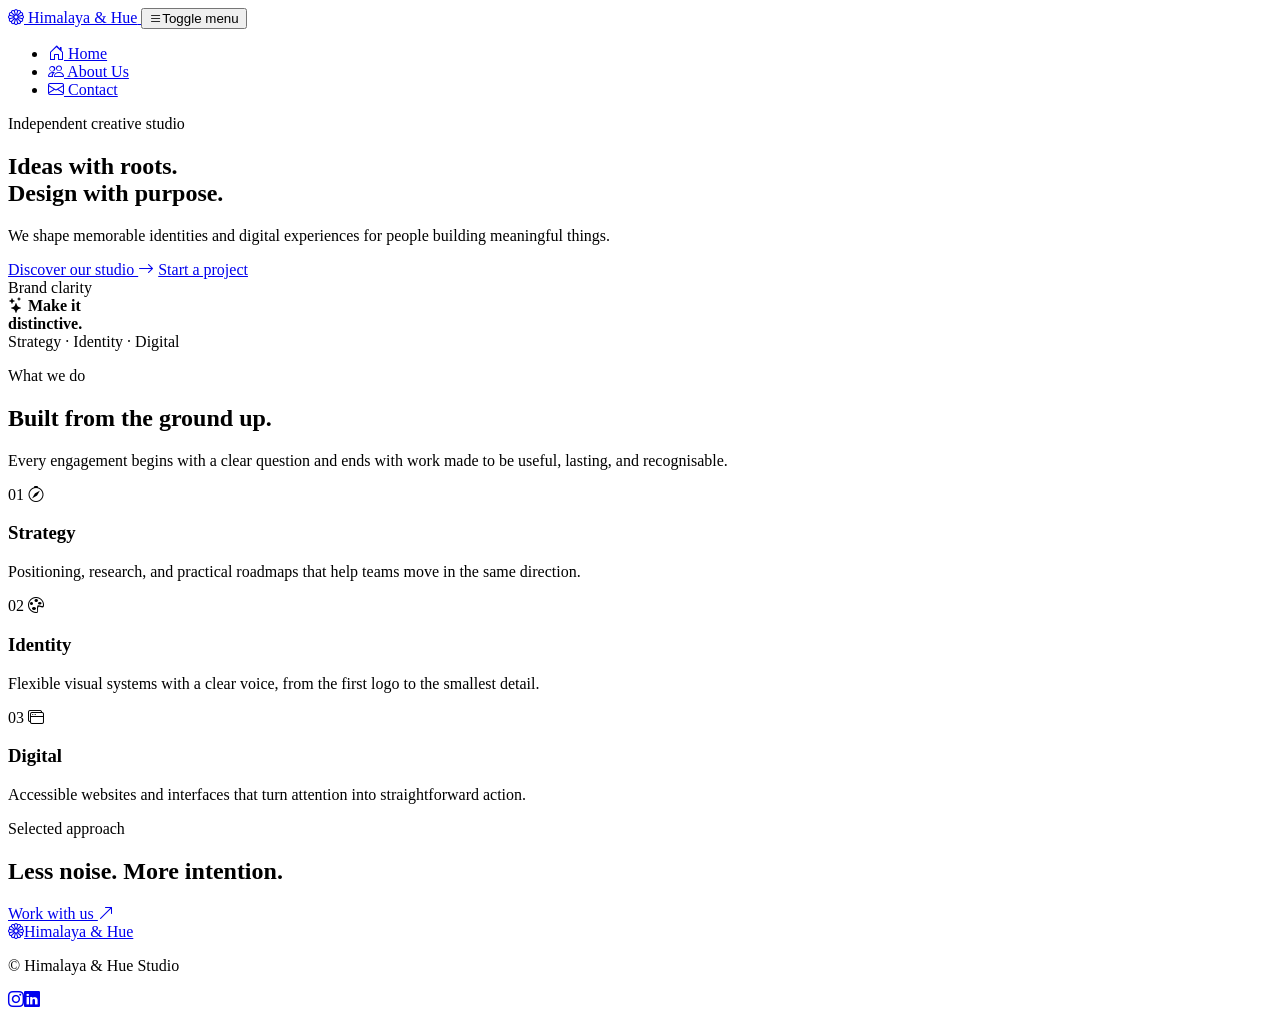
==== index.html @ a21cbec2 "Add files via upload" ====
<!DOCTYPE html>
<html lang="en">
<head>
  <meta charset="UTF-8">
  <meta name="viewport" content="width=device-width, initial-scale=1.0">
  <meta name="description" content="Himalaya & Hue is a creative design studio building thoughtful brands and digital experiences.">
  <title>Himalaya & Hue | Home</title>
  <link rel="stylesheet" href="https://cdn.jsdelivr.net/npm/bootstrap-icons@1.11.3/font/bootstrap-icons.min.css">
  <link rel="stylesheet" href="css/style.css">
</head>
<body>
  <header class="site-header">
    <nav class="navbar container" aria-label="Main navigation">
      <a class="brand" href="index.html" aria-label="Himalaya and Hue home">
        <span class="brand-mark"><i class="bi bi-flower1"></i></span>
        <span>Himalaya &amp; Hue</span>
      </a>
      <button class="nav-toggle" type="button" aria-expanded="false" aria-controls="nav-links">
        <i class="bi bi-list"></i><span class="sr-only">Toggle menu</span>
      </button>
      <ul class="nav-links" id="nav-links">
        <li><a class="active" href="index.html"><i class="bi bi-house-door"></i> Home</a></li>
        <li><a href="about.html"><i class="bi bi-people"></i> About Us</a></li>
        <li><a href="contact.html"><i class="bi bi-envelope"></i> Contact</a></li>
      </ul>
    </nav>
  </header>

  <main>
    <section class="hero container">
      <div class="hero-copy">
        <p class="eyebrow">Independent creative studio</p>
        <h1>Ideas with roots.<br><span>Design with purpose.</span></h1>
        <p class="lead">We shape memorable identities and digital experiences for people building meaningful things.</p>
        <div class="hero-actions">
          <a class="button button-primary" href="about.html">Discover our studio <i class="bi bi-arrow-right"></i></a>
          <a class="text-link" href="contact.html">Start a project</a>
        </div>
      </div>
      <div class="hero-art" role="img" aria-label="Abstract creative studio composition">
        <div class="art-card art-card-top"><span>Brand clarity</span></div>
        <div class="art-card art-card-main">
          <i class="bi bi-stars"></i>
          <strong>Make it<br>distinctive.</strong>
        </div>
        <div class="art-card art-card-bottom"><span>Strategy · Identity · Digital</span></div>
      </div>
    </section>

    <section class="services section container" aria-labelledby="services-title">
      <div class="section-heading">
        <div>
          <p class="eyebrow">What we do</p>
          <h2 id="services-title">Built from the ground up.</h2>
        </div>
        <p>Every engagement begins with a clear question and ends with work made to be useful, lasting, and recognisable.</p>
      </div>
      <div class="service-grid">
        <article class="service-card">
          <span class="service-number">01</span>
          <i class="bi bi-compass"></i>
          <h3>Strategy</h3>
          <p>Positioning, research, and practical roadmaps that help teams move in the same direction.</p>
        </article>
        <article class="service-card">
          <span class="service-number">02</span>
          <i class="bi bi-palette"></i>
          <h3>Identity</h3>
          <p>Flexible visual systems with a clear voice, from the first logo to the smallest detail.</p>
        </article>
        <article class="service-card">
          <span class="service-number">03</span>
          <i class="bi bi-window-stack"></i>
          <h3>Digital</h3>
          <p>Accessible websites and interfaces that turn attention into straightforward action.</p>
        </article>
      </div>
    </section>

    <section class="project-strip">
      <div class="container project-strip-inner">
        <p>Selected approach</p>
        <h2>Less noise. More intention.</h2>
        <a class="button button-light" href="contact.html">Work with us <i class="bi bi-arrow-up-right"></i></a>
      </div>
    </section>
  </main>

  <footer class="footer">
    <div class="container footer-inner">
      <a class="brand footer-brand" href="index.html"><span class="brand-mark"><i class="bi bi-flower1"></i></span><span>Himalaya &amp; Hue</span></a>
      <p>&copy; <span id="year"></span> Himalaya &amp; Hue Studio</p>
      <div class="social-links" aria-label="Social links"><a href="#" aria-label="Instagram"><i class="bi bi-instagram"></i></a><a href="#" aria-label="LinkedIn"><i class="bi bi-linkedin"></i></a></div>
    </div>
  </footer>
  <script src="js/script.js"></script>
</body>
</html>
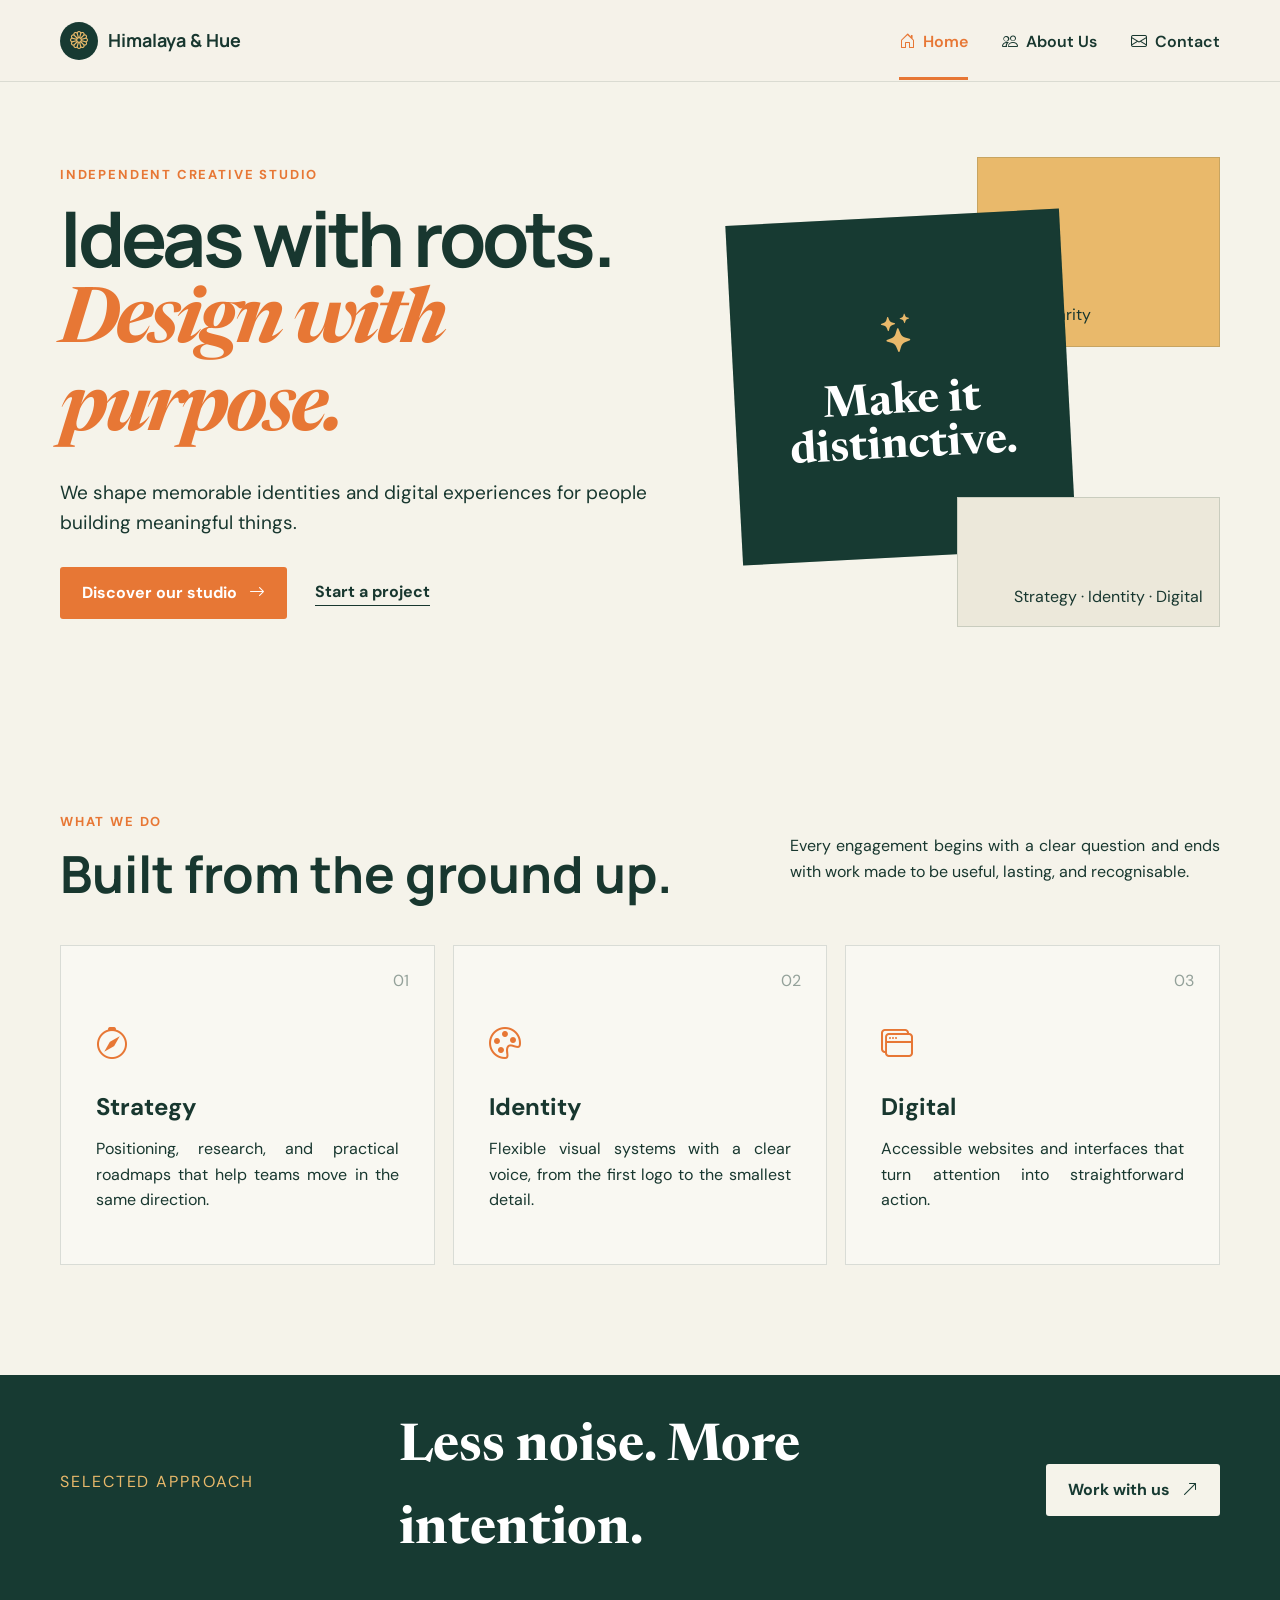
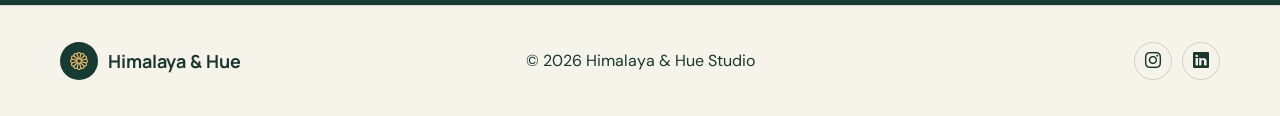
==== commit 32c98b79: "Fix CSS and JavaScript asset paths" ====
--- a/index.html
+++ b/index.html
@@ -6,7 +6,7 @@
   <meta name="description" content="Himalaya & Hue is a creative design studio building thoughtful brands and digital experiences.">
   <title>Himalaya & Hue | Home</title>
   <link rel="stylesheet" href="https://cdn.jsdelivr.net/npm/bootstrap-icons@1.11.3/font/bootstrap-icons.min.css">
-  <link rel="stylesheet" href="css/style.css">
+  <link rel="stylesheet" href="style.css">
 </head>
 <body>
   <header class="site-header">
@@ -93,6 +93,6 @@
       <div class="social-links" aria-label="Social links"><a href="#" aria-label="Instagram"><i class="bi bi-instagram"></i></a><a href="#" aria-label="LinkedIn"><i class="bi bi-linkedin"></i></a></div>
     </div>
   </footer>
-  <script src="js/script.js"></script>
+  <script src="script.js"></script>
 </body>
 </html>
--- a/style.css
+++ b/style.css
@@ -0,0 +1,126 @@
+@import url('https://fonts.googleapis.com/css2?family=DM+Sans:wght@400;500;600;700&family=Manrope:wght@600;700&family=Newsreader:ital,wght@1,600&display=swap');
+
+:root {
+  --ink: #18372f;
+  --forest: #173a32;
+  --paper: #f5f3ea;
+  --cream: #ece8da;
+  --orange: #e77735;
+  --gold: #e9b96b;
+  --white: #fff;
+}
+
+* { box-sizing: border-box; }
+html { scroll-behavior: smooth; }
+body { margin: 0; font-family: 'DM Sans', sans-serif; color: var(--ink); background: var(--paper); line-height: 1.6; }
+img { max-width: 100%; }
+a { color: inherit; text-decoration: none; }
+p { margin-top: 0; }
+.container { width: min(1160px, calc(100% - 48px)); margin-inline: auto; }
+.sr-only { position: absolute; width: 1px; height: 1px; overflow: hidden; clip: rect(0,0,0,0); }
+
+.site-header { height: 82px; display: flex; align-items: center; border-bottom: 1px solid rgba(24,55,47,.12); background: rgba(245,243,234,.96); position: relative; z-index: 20; }
+.navbar { display: flex; align-items: center; justify-content: space-between; }
+.brand { display: inline-flex; align-items: center; gap: 10px; font-family: 'Manrope', sans-serif; font-size: 18px; font-weight: 700; }
+.brand-mark { width: 38px; height: 38px; display: grid; place-items: center; border-radius: 50%; background: var(--forest); color: var(--gold); }
+.nav-links { display: flex; align-items: center; gap: 34px; margin: 0; padding: 0; list-style: none; }
+.nav-links a { display: flex; align-items: center; gap: 8px; padding: 28px 0 23px; border-bottom: 3px solid transparent; font-weight: 600; }
+.nav-links a:hover, .nav-links a.active { color: var(--orange); border-bottom-color: var(--orange); }
+.nav-toggle { display: none; border: 0; background: transparent; color: var(--ink); font-size: 28px; }
+
+.hero { min-height: 620px; display: grid; grid-template-columns: 1.08fr .92fr; align-items: center; gap: 60px; }
+.eyebrow { margin-bottom: 14px; color: var(--orange); font-size: 13px; font-weight: 700; letter-spacing: .14em; text-transform: uppercase; }
+.hero h1, .page-hero h1, .contact-copy h1 { margin: 0; font-family: 'Manrope', sans-serif; font-size: clamp(54px, 6vw, 82px); line-height: .98; letter-spacing: -.05em; }
+.hero h1 span, .page-hero h1 span, .contact-copy h1 span { color: var(--orange); font-family: 'Newsreader', serif; font-style: italic; }
+.lead { max-width: 590px; margin: 28px 0; font-size: 19px; }
+.hero-actions { display: flex; align-items: center; gap: 28px; }
+.button { min-height: 52px; display: inline-flex; align-items: center; justify-content: center; gap: 12px; padding: 0 22px; border: 0; border-radius: 3px; font-weight: 700; cursor: pointer; }
+.button-primary { background: var(--orange); color: var(--white); }
+.button-light { background: var(--paper); color: var(--forest); }
+.text-link { border-bottom: 1px solid currentColor; font-weight: 700; }
+
+.hero-art { height: 470px; position: relative; }
+.art-card { position: absolute; display: grid; border: 1px solid rgba(24,55,47,.16); }
+.art-card-top { width: 48%; height: 190px; right: 0; top: 0; place-items: end start; padding: 18px; background: var(--gold); }
+.art-card-main { width: 66%; height: 340px; left: 4%; top: 60px; place-content: center; text-align: center; background: var(--forest); color: var(--white); transform: rotate(-3deg); }
+.art-card-main i { color: var(--gold); font-size: 38px; }
+.art-card-main strong { margin-top: 16px; font-family: 'Newsreader', serif; font-size: 44px; line-height: 1; }
+.art-card-bottom { width: 52%; height: 130px; right: 0; bottom: 0; place-items: end; padding: 16px; background: var(--cream); }
+
+.section { padding-block: 110px; }
+.section-heading { display: flex; align-items: end; justify-content: space-between; gap: 40px; margin-bottom: 44px; }
+.section-heading h2, .values-title { margin: 0; font-family: 'Manrope', sans-serif; font-size: clamp(38px, 4vw, 58px); line-height: 1.05; }
+.section-heading > p { max-width: 430px; text-align: justify; }
+.service-grid { display: grid; grid-template-columns: repeat(3, 1fr); gap: 18px; }
+.service-card { min-height: 280px; position: relative; padding: 35px; border: 1px solid rgba(24,55,47,.14); background: rgba(255,255,255,.35); }
+.service-card i { display: block; margin: 38px 0 18px; color: var(--orange); font-size: 32px; }
+.service-card h3 { margin: 0 0 10px; font-size: 24px; }
+.service-card p { text-align: justify; }
+.service-number { position: absolute; right: 25px; top: 22px; color: rgba(24,55,47,.45); }
+
+.project-strip { background: var(--forest); color: var(--white); }
+.project-strip-inner { min-height: 230px; display: grid; grid-template-columns: 1fr 2fr auto; align-items: center; gap: 30px; }
+.project-strip h2 { margin: 0; font-family: 'Newsreader', serif; font-size: 52px; }
+.project-strip p { color: var(--gold); text-transform: uppercase; letter-spacing: .12em; }
+
+.page-hero { min-height: 330px; display: flex; flex-direction: column; justify-content: center; }
+.about-intro { display: grid; grid-template-columns: 1fr 1fr; align-items: center; gap: 80px; }
+.about-image { height: 480px; display: flex; flex-direction: column; align-items: center; justify-content: center; gap: 18px; background: linear-gradient(145deg, var(--gold), #b9c68c); }
+.about-image i { font-size: 70px; }
+.about-image span { font-weight: 700; text-transform: uppercase; letter-spacing: .12em; }
+.about-copy h2 { margin: 0 0 24px; font-family: 'Manrope', sans-serif; font-size: 48px; line-height: 1.08; }
+.about-copy p:not(.eyebrow) { text-align: justify; }
+.values { background: var(--cream); }
+.value-grid { display: grid; grid-template-columns: repeat(3, 1fr); margin-top: 50px; }
+.value-grid article { min-height: 220px; padding: 25px 40px; border-right: 1px solid rgba(24,55,47,.16); }
+.value-grid article:first-child { padding-left: 0; }
+.value-grid article:last-child { border-right: 0; }
+.value-grid span { color: var(--orange); }
+.value-grid h3 { margin: 55px 0 10px; }
+.value-grid p { text-align: justify; }
+.team-grid { display: grid; grid-template-columns: repeat(3, 1fr); gap: 22px; }
+.team-grid article h3 { margin: 16px 0 2px; }
+.team-grid article p { color: #66756f; }
+.portrait { height: 330px; display: grid; place-items: center; color: rgba(24,55,47,.65); font-size: 70px; }
+.portrait-one { background: #b9c68c; }.portrait-two { background: #ddb891; }.portrait-three { background: #9eafb0; }
+
+.contact-page { min-height: 680px; }
+.contact-layout { display: grid; grid-template-columns: .9fr 1.1fr; gap: 90px; align-items: start; }
+.contact-copy h1 { font-size: clamp(48px, 5vw, 72px); }
+.contact-copy > p { max-width: 470px; margin: 25px 0 35px; text-align: justify; }
+.contact-details { display: grid; gap: 14px; }
+.contact-details a, .contact-details p { display: flex; align-items: center; gap: 16px; margin: 0; }
+.contact-details i { width: 42px; height: 42px; display: grid; place-items: center; border: 1px solid rgba(24,55,47,.18); border-radius: 50%; }
+.contact-details span { display: flex; flex-direction: column; }.contact-details small { color: #75827d; }
+.contact-form { display: grid; gap: 20px; padding: 38px; background: var(--cream); }
+.form-row { display: grid; gap: 7px; }.form-row label { font-weight: 700; }
+.form-row input, .form-row select, .form-row textarea { width: 100%; padding: 13px 14px; border: 1px solid rgba(24,55,47,.18); border-radius: 2px; background: var(--white); font: inherit; }
+.form-status { min-height: 24px; margin: 0; color: var(--forest); font-weight: 700; }
+
+.footer { border-top: 1px solid rgba(24,55,47,.12); }
+.footer-inner { min-height: 110px; display: grid; grid-template-columns: 1fr auto 1fr; align-items: center; }
+.footer-inner p { margin: 0; }.social-links { justify-self: end; display: flex; gap: 10px; }.social-links a { width: 38px; height: 38px; display: grid; place-items: center; border: 1px solid rgba(24,55,47,.18); border-radius: 50%; }
+
+@media (max-width: 850px) {
+  .container { width: min(100% - 32px, 1160px); }
+  .site-header { height: 72px; }
+  .nav-toggle { display: block; }
+  .nav-links { display: none; position: absolute; left: 16px; right: 16px; top: 72px; padding: 18px; background: var(--paper); box-shadow: 0 12px 30px rgba(24,55,47,.12); }
+  .nav-links.open { display: grid; }
+  .nav-links a { padding: 10px; }
+  .hero { grid-template-columns: 1fr; padding-block: 70px 40px; }
+  .hero-art { height: 420px; }
+  .service-grid, .team-grid, .value-grid { grid-template-columns: 1fr; }
+  .section-heading { align-items: start; flex-direction: column; }
+  .project-strip-inner { grid-template-columns: 1fr; padding-block: 50px; }
+  .about-intro, .contact-layout { grid-template-columns: 1fr; gap: 45px; }
+  .value-grid article, .value-grid article:first-child { padding: 25px 0; border-right: 0; border-bottom: 1px solid rgba(24,55,47,.16); }
+  .footer-inner { grid-template-columns: 1fr; gap: 12px; padding-block: 25px; }.social-links { justify-self: start; }
+}
+
+@media (max-width: 520px) {
+  .hero h1, .page-hero h1, .contact-copy h1 { font-size: 46px; }
+  .hero-actions { align-items: flex-start; flex-direction: column; }
+  .hero-art { height: 350px; }.art-card-main { height: 280px; }.art-card-main strong { font-size: 34px; }
+  .section { padding-block: 75px; }.about-image { height: 360px; }.contact-form { padding: 24px 18px; }
+}
